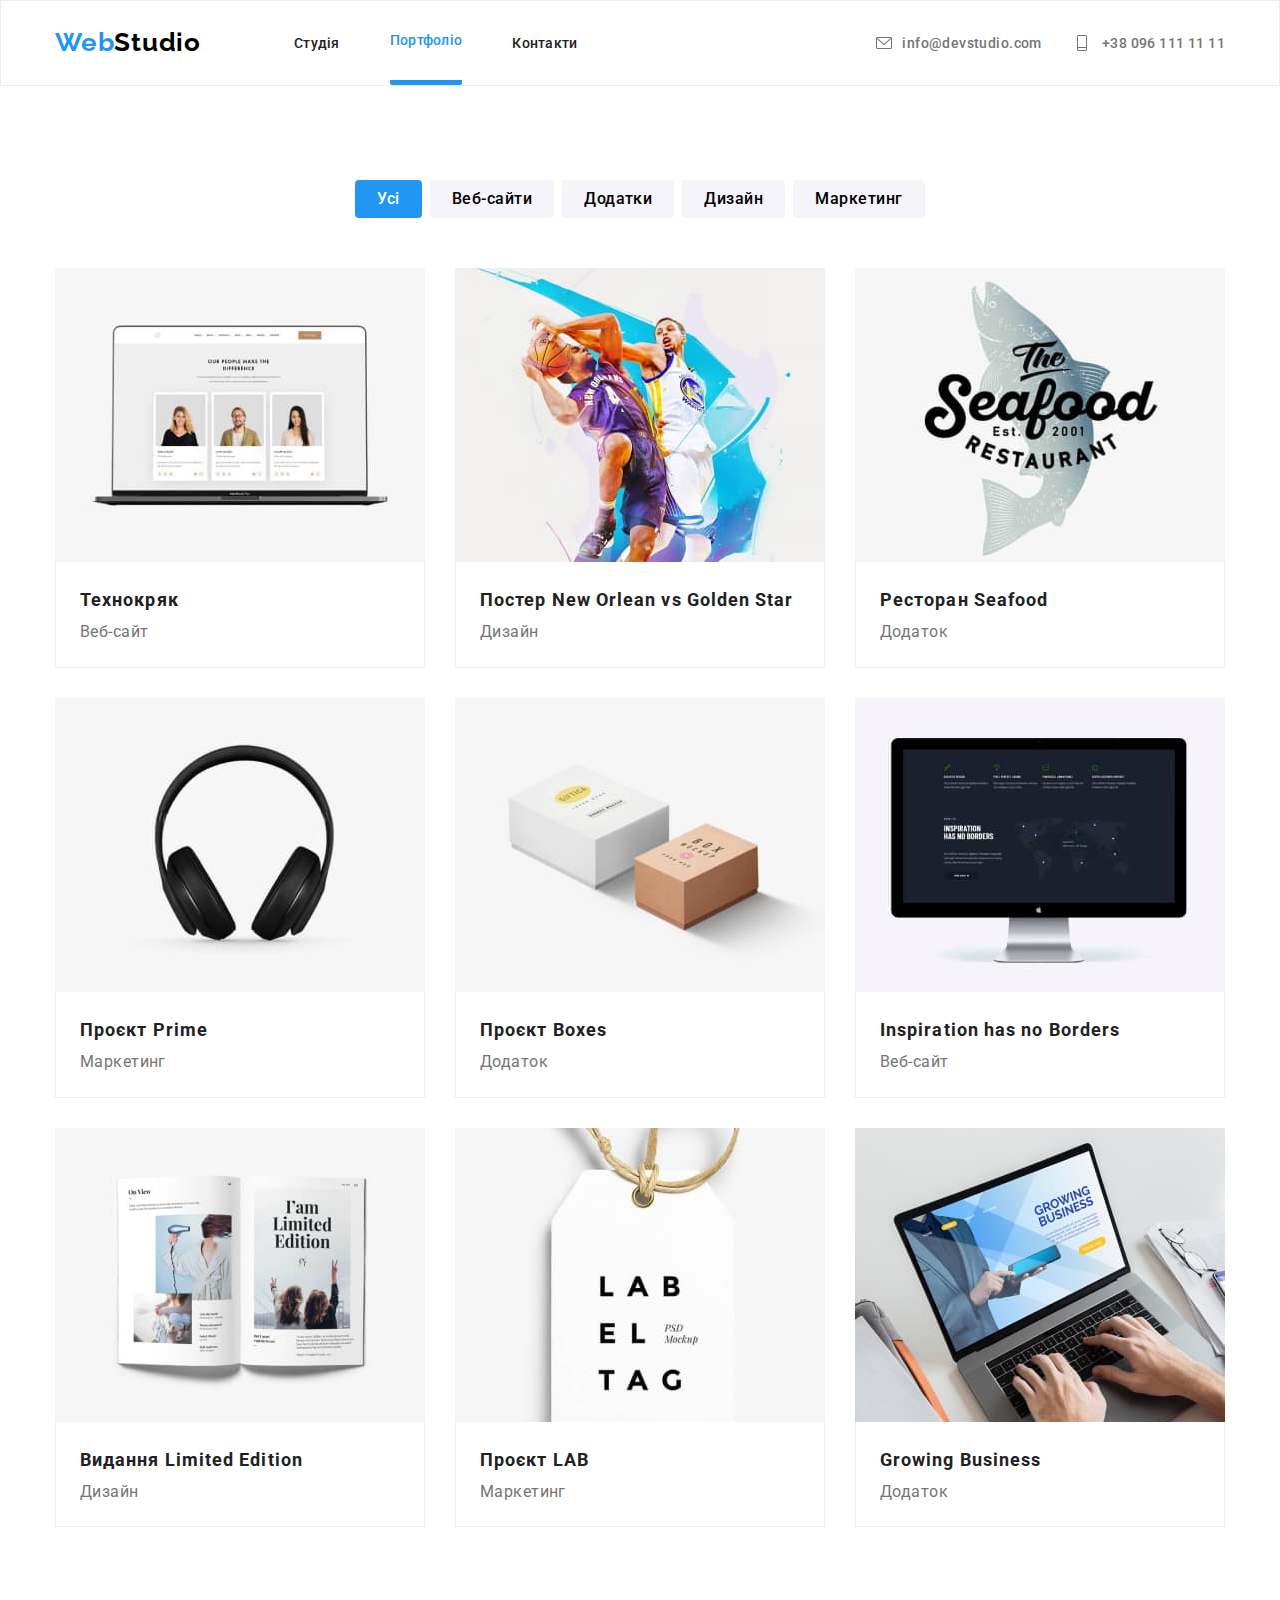
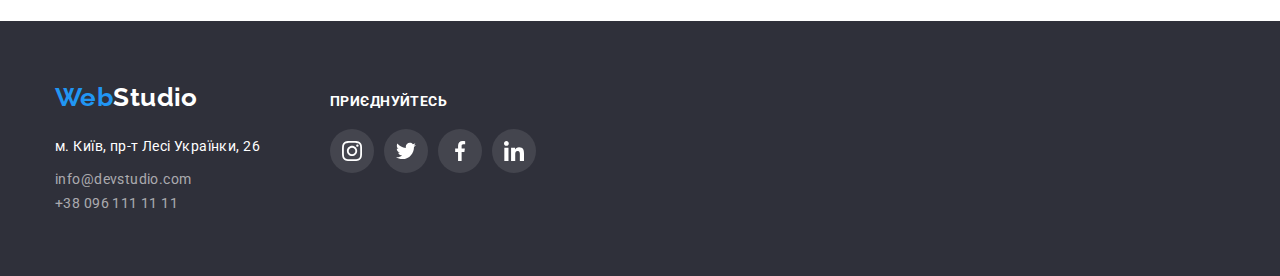
==== portfolio.html @ 3d90013e "html css" ====
<!DOCTYPE html>
<html lang="en">
<head>
	<meta charset="UTF-8">
	<meta http-equiv="X-UA-Compatible" content="IE=edge">
	<meta name="viewport" content="width=device-width, initial-scale=1.0">
	<title>Portfolio</title>

	<link rel="preconnect" href="https://fonts.googleapis.com">
   <link rel="preconnect" href="https://fonts.gstatic.com" crossorigin>
   <link href="https://fonts.googleapis.com/css2?family=Raleway:wght@700&family=Roboto:wght@400;500;700;900&display=swap" rel="stylesheet">


	<link rel="stylesheet" href="https://cdnjs.cloudflare.com/ajax/libs/modern-normalize/1.1.0/modern-normalize.min.css">
	<link rel="stylesheet" href="./css/styles.css">
</head>
<body>
	<header class="header">
		<div class="conteiner header-conteiner">
			<a href="index.html" class="header-logo"> <span class="logo-web">Web</span>Studio</a>
		<nav class="nav">
			<ul class="navigation-list">
				<li> <a class="header-link" href="./index.html">Студія</a></li>
				<li> <a class="header-link current" href="./portfolio.html">Портфоліо</a></li>
				<li> <a class="header-link" href="#">Контакти</a></li>
			</ul>
		</nav>
				<ul class="header-contact">
					<li>
						<a class="header-mail-tel" href="mailto:info@devstudio.com">
							<svg class="header-icon" width="16" height="16">
								<use href="./images/social-item/symbol-defs.svg#icon-mail"> </use>
							</svg>
							info@devstudio.com</a></li>
					<li>
						<a class="header-mail-tel" href="tel:+380961111111" >
							<svg class="header-icon" width="20" height="16">
								<use href="./images/social-item/symbol-defs.svg#icon-tel"> </use>
							</svg>
							+38 096 111 11 11</a></li>
				</ul>
			
		</div>
			</header>

	<main>
<section class="portfolio-conteiner">
	<div class="conteiner">
		<h2 class="visually-hidden">Наше портфоліо</h2>
	<ul class="comunication-button navigation-portfolio">
		<li><button type="button" class="filter-bottons current">Усі</button></li>
		<li><button type="button" class="filter-bottons">Веб-сайти</button></li>
		<li><button type="button" class="filter-bottons">Додатки</button></li>
		<li><button type="button" class="filter-bottons">Дизайн</button></li>
		<li><button type="button" class="filter-bottons">Маркетинг</button></li>
	</ul>

<ul class="list-port">
	<li class="portfolio ">
	<div class="box">
		<a class="link-portfolio" href="#">
	      <img src="./images/krak.jpg" alt="Технокряк" width="370" height="294">
			<p class="text-animation">Ресурс пропонує комплексні пропозиції з різним рівнем функціоналу та сервісів. Все це дозволить відвідувачу отримати вичерпні відомості про компанію чи приватну особу.</p>
		</a>
		</div>
         <div class="title-projeck ">
		      <h3 class="title">Технокряк</h3>
		      <p class="title-secondary-two">Веб-сайт</p>
	      </div> 
   </li>
	<li class="portfolio">
		<a class="link-portfolio" href="">
		<img src="./images/star.jpg" alt="Постер New Orlean vs Golden Star" width="370" height="294">
		<div class="title-projeck">
			<h3 class="title">Постер New Orlean vs Golden Star</h3>
		<p class="title-secondary-two">Дизайн</p>
		</div>
	</a>
	</li>
	<li class="portfolio">
		<a class="link-portfolio" href="">
	<img src="./images/seafood.jpg" alt="Ресторан Seafood" width="370" height="294">
	<div class="title-projeck">
		<h3 class="title">Ресторан Seafood</h3>
	<p class="title-secondary-two">Додаток</p>
	</div>
</a>
</li>
	<li class="portfolio">
		<a class="link-portfolio" href="">
		<img src="./images/prime.jpg" alt="Проєкт Prime" width="370" height="294">
		<div class="title-projeck">
			<h3 class="title">Проєкт Prime</h3>
		<p class="title-secondary-two">Маркетинг</p>
		</div>
	</a>
	</li>
	<li class="portfolio">
		<a class="link-portfolio" href="">
		<img src="./images/boxes.jpg" alt="Проєкт Boxes" width="370" height="294">
		<div class="title-projeck">
			<h3 class="title">Проєкт Boxes</h3>
		<p class="title-secondary-two">Додаток</p>
		</div>
	</a>
	</li>
	<li class="portfolio">
		<a class="link-portfolio" href="">
		<img src="./images/borders.jpg" alt="Inspiration has no Borders" width="370" height="294">
		<div class="title-projeck">
			<h3 class="title">Inspiration has no Borders</h3>
		<p class="title-secondary-two">Веб-сайт</p>
		</div>
	</a>
	</li>
	<li class="portfolio">
		<a class="link-portfolio" href="">
		<img src="./images/limitededition.jpg" alt="Видання Limited Edition" width="370" height="294">
		<div class="title-projeck">
			<h3 class="title">Видання Limited Edition</h3>
		<p class="title-secondary-two">Дизайн</p>
		</div>
	</a>
	</li>
	<li class="portfolio">
		<a class="link-portfolio" href="">
		<img src="./images/projectlab.jpg" alt="Проєкт LAB" width="370" height="294">
		<div class="title-projeck">
			<h3 class="title">Проєкт LAB</h3>
		<p class="title-secondary-two">Маркетинг</p>
		</div>
	</a>
	</li>

	<li class="portfolio">
		<a class="link-portfolio" href="">
		<img src="./images/growingbusiness.jpg" alt="Growing Business" width="370" height="294">
		<div class="title-projeck">
			<h3 class="title">Growing Business</h3>
		<p class="title-secondary-two">Додаток</p>
		</div>
	</a>
	</li>
</ul>
</div>
</section>

</main>

<footer class="footer">

	<div class="conteiner footer-wrapper">
		<address>
		<div class="footer-logo">
			<a class="footer-logo" href="index.html"> 
				<span class="footer-web">Web</span>Studio
			</a>
		</div>
		
		<ul>
		<li class="footer-location"> 
			<a class="footer-location" href="https://goo.gl/maps/KPhSYEdFBXfdf23w7" target="«_blank»" rel="«noopener»">м. Київ, пр-т
				Лесі Українки, 26 </a>
		</li>
		<li class="footer-contact">
			<a class="footer-contact" href="mailto:info@devstudio.com">info@devstudio.com</a>
		</li>
		<li class="footer-contact">
			<a class="footer-contact" href="tel:+380961111111">+38 096 111 11 11</a>
		</li>
	 </ul>
</address>


<div class="footer-conteiner">
	<p class="text-footer">Приєднуйтесь</p>
<ul class="list-team-icons-footer">
	<li>
		<a class="link-icon-footer" href="https://www.instagram.com/">
			<svg class="icon-footer" width="20" height="20">
				<use href="./images/social-item/symbol-defs.svg#icon-instagram"> </use>
			</svg>
		</a>
	</li>
	<li>
		<a class="link-icon-footer" href="">
			<svg class="icon-footer" width="20" height="20">
				<use href="./images/social-item/symbol-defs.svg#icon-twitter"> </use>
			</svg>
		</a>
	</li>
	<li>
		<a class="link-icon-footer" href="">
			<svg class="icon-footer" width="20" height="20">
				<use href="./images/social-item/symbol-defs.svg#icon-facebook"> </use>
			</svg>
		</a>
	</li>
	<li>
		<a class="link-icon-footer" href="">
			<svg class="icon-footer" width="20" height="20">
				<use href="./images/social-item/symbol-defs.svg#icon-linkedin"> </use>
			</svg>
		</a>
	</li>
</ul>
</div>
</div>
</footer>
</body>
</html>
---- css/styles.css ----
:root{
	--color-brand: #2196F3;
	--color-background: #F5F5F5;
	--color-background-brand: #2F303A;
	--color-background-header: #ECECEC;
	--color-primary: #212121;
	--color-secondary: #757575; 
   --color-action: #2196F3;
	--color-white: #ffffff;
	--color-black: #000000;
	--color-button: #F5F4FA;
	--color-footer-contact: rgba(255, 255, 255, 0.6);
	--transition-duration: 250ms;
	--transition-time-func: linear;
}

body{
	font-size: 14px;
	letter-spacing: 0.03em;
	color: var(--color-primary);
   font-family: 'Roboto', sans-serif;
}


ul { 
   list-style: none;
	padding:0px;
	margin: 0px; 
}

img{
	display: block;
	max-width: 100%;
	height: auto;
}
h1,
h2,
h3,
h4{
	margin: 0;
}

p{
	margin: 0;
}

.conteiner{
	width: 1200px;
	padding: 0 15px;
	margin: 0 auto;
}


/*-----------------------------------*/
/* ------------HEADER-------------- */
/*-----------------------------------*/
.header{
	border: 1px solid rgba(236, 236, 236, 1)	;
}

.header-conteiner{
	display: flex;
   align-items: center;
}

.navigation-list{
	display: flex;
	gap: 50px;
	align-items: center;
}

.header-logo{
	font-weight: 700;
	font-size: 26px;
	line-height: 1.3;
	letter-spacing: 0.03em;
	margin-right: 93px;
	padding-top: 24px;
	padding-bottom: 25px;

	color: var(--color-black);
	text-decoration: none;
	font-family: 'Raleway', sans-serif;
}

.nav{
	margin-right: auto;
}

.logo-web{
	color: var(--color-brand);
}

.header-link{
	font-weight: 500;
	line-height: 1.1;
	letter-spacing: 0.02em;
	padding-top: 32px;
	padding-bottom: 32px;


	color: var(--color-primary);

   text-decoration: none;
	display: block;

	transition: color var(--transition-duration) var(--transition-time-func);
}

.header-link:hover,
.header-link:focus{
	color: var(--color-brand);
}

.header-link.current{
	color: var(--color-brand);
   border-bottom: solid 5px;
	border-radius: 2px;
}

.contact-conteiner{
	display: flex;
	gap: 50px;
}

.header-contact{
	display: flex;
	gap: 30px;
}

.header-icon{
	fill: #757575;
	transition: fill var(--transition-duration) var(--transition-time-func);
}

.header-mail-tel{
	font-weight: 500;
	line-height: 1.3;
	color: var(--color-secondary);
	text-decoration: none;
	padding-top: 32px;
	padding-bottom: 32px;
	display:flex;
   align-items:center;
	gap: 10px;
	
	transition: color var(--transition-duration) var(--transition-time-func);
}

.header-mail-tel:hover,
.header-mail-tel:focus{
	color: var(--color-brand);
}

.header-mail-tel:hover > .header-icon,
.header-mail-tel:focus > .header-icon{
	fill: var(--color-brand);
}


/*-----------------------------------*/
/* --------------MAIN----------------*/
/*-----------------------------------*/


/*-----------------------------------*/
/* -------------ГЕРОЙ--------------- */
/*-----------------------------------*/
.hero-section{
	background-color: var(--color-background-brand);
	background-image: linear-gradient( rgba(47, 48, 58, 0.4), rgba(47, 48, 58, 0.4) ), url(../images/back-img.jpg);
	padding-top: 200px;
	padding-bottom: 200px;
	background-position: center;
	max-width: 1600px;
	margin-left: auto;
	margin-right: auto;
	
}


.hero-title{
	font-weight: 900;
	font-size: 44px;
	line-height: 1.3;
	letter-spacing: 0.06em;
	padding-bottom: 30px;

	color: var(--color-white);

	text-align: center;
	text-transform: uppercase;
}

.hero-button{
	font-weight: 700;
	font-size: 16px;
	line-height: 1.8;
	letter-spacing: 0.06em;
	border-radius: 4px;
	padding: 11px 32px;

	color: var(--color-white);
	background-color: var(--color-action);

	cursor: pointer;
	border: none;	
	font-family: inherit;
	margin: 0 auto;
	display: block;

	transition: background-color var(--transition-duration) var(--transition-time-func);
}

.hero-button:hover,
.hero-button:focus{
	background-color: #188CE8;
}

/*-----------------------------------*/
/* ----------НАШІ ПЕРЕВАГИ---------- */
/*-----------------------------------*/

.advantages{
	padding: 94px 0px;
}


.list-items{
	display: flex;
	gap: 30px;
}



.post-title {
	font-weight: 700;
	line-height: 1.17;
	margin-bottom: 10px;
	font-size: 14px;
}

.paragraf-one{
	font-weight: 400;
	line-height: 1.7;
	color: var(--color-secondary);
}

.list-text{
	width: 270px;
}

.div-icon{
	background: #F5F4FA;
   border-radius: 4px;
	margin-bottom: 30px;
	width: 270px;
	height: 120px;
	display: flex;
	align-items: center;
	justify-content: center;
}

/*-----------------------------------*/
/* --------Чим ми займаємося-------- */
/*-----------------------------------*/

.field-of-activity{
	padding-bottom: 94px;
}

.img-conteiner{
	position: relative;
	display: flex;
	gap: 30px;
}

.title-secondary{
	font-weight: 700;
	font-size: 36px;
	line-height: 1.1;
	padding-bottom: 50px;
	letter-spacing: 0.03em;
	text-align: center;
}

.text-image{
	font-weight: 700;
	font-size: 14px;
	line-height: 16px;
	text-align: center;
	letter-spacing: 0.03em;
	text-transform: uppercase;
	padding: 27px 0;
	
	color: var(--color-white);
	background: rgba(47, 48, 58, 0.8);
	height: 70px;
	width: 370px;


	position: absolute;
	left: 0;
	top:224px;
}

.text-addition{
	left: 400px;
}
.text-decision{
	left: 800px;
}

/*-----------------------------------*/
/* -------------TEAM---------------- */
/*-----------------------------------*/

.our-team{
	background-color: var(--color-button);
	min-height: 648px;
	padding-top: 94px;
	padding-bottom: 94px;
}

.list-team{
   display: flex;
   gap: 30px;
}

.team{
	background-color: var(--color-white);
	box-shadow: 0px 1px 3px rgba(0, 0, 0, 0.12), 0px 1px 1px rgba(0, 0, 0, 0.14), 0px 2px 1px rgba(0, 0, 0, 0.2);
   border-radius: 0px 0px 4px 4px;
	text-align: center;
	width: 270px;
	margin: 0 auto;
}

.name{
	font-weight: 500;
	font-size: 16px;
	line-height: 1.1;
	padding-bottom: 10px;
}

.profesion{
	font-weight: 400;
	font-size: 16px;
	line-height: 1.2;
	color: var(--color-secondary);
	padding-bottom: 16px;
}

.team-text{
	padding-top: 30px;
	padding-bottom: 30px;
}



.list-team-icons{
	display: flex;
	gap: 10px;
	justify-content: center;
}

.icon{
	fill: #AFB1B8;
}

.link-icon{
	width: 44px;
	height: 44px;
	border-radius: 50%;
	background-color: var(--color-white);
	display: flex;
	align-items: center;
	justify-content: center;

	transition: background-color var(--transition-duration) var(--transition-time-func);
}

.link-icon:hover,
.link-icon:focus{
	width: 44px;
	height: 44px;
	border-radius: 50%;
	background-color: var(--color-action);
	display: flex;
}


.link-icon:hover > .icon,
.link-icon:focus > .icon{
	fill: var(--color-white);
}



/*-----------------------------------*/
/* -------------CLIENT---------------- */
/*-----------------------------------*/
.client{
	padding-bottom: 94px;
	padding-top: 94px;
}

.client-list{
	display: flex;
	gap: 30px;
	justify-content: center;
}

.client-company{
	width: 170px;
	height: 92px;
	border: 1px solid #AFB1B8;
   border-radius: 4px;

	transition: border-color var(--transition-duration) var(--transition-time-func);
}

.client-company:hover,
.client-company:focus{
	border-color: var(--color-action);
}

.link-client{
	width: 100%;
	height: 100%;
	display: flex;
	align-items: center;
	justify-content: center;
}

.icon-company{
	fill: rgba(175, 177, 184, 1);
	transition: fill var(--transition-duration) var(--transition-time-func);
}

.link-client:hover > .icon-company,
.link-client:focus > .icon-company{
	fill: var(--color-action);
}

/*-----------------------------------*/
/*------------PORTFOLIO--------------*/
/*-----------------------------------*/

.navigation-portfolio{
	display: flex;
	gap: 8px;
	justify-content: center;
}

.comunication-button{
	padding-top: 94px;
   padding-bottom: 50px;
}

.filter-bottons{
	font-weight: 500;
	font-size: 16px;
	line-height: 1.6;
	letter-spacing: 0.03em;
	padding: 6px 22px;
	border-radius: 4px;

	background-color: var(--color-button);
	font-family: inherit;
	font-family: 'Roboto', sans-serif;
	cursor: pointer;
	border: none;

	transition: background-color var(--transition-duration) var(--transition-time-func),
	color var(--transition-duration) var(--transition-time-func);
}

.filter-bottons:hover,
.filter-bottons:focus{
	background-color: var(--color-brand);
	color: var(--color-white);
	box-shadow: 0px 3px 1px rgba(0, 0, 0, 0.1), 0px 1px 2px rgba(0, 0, 0, 0.08), 0px 2px 2px rgba(0, 0, 0, 0.12);
   border-radius: 4px;
}

.filter-bottons.current{
	background-color: var(--color-brand);
	color: var(--color-white);
}

.list-port{
	display: flex;
	flex-wrap: wrap;
	gap: 30px;
	padding-bottom: 94px;
}

.portfolio{
	width: 370px;
}

.link-portfolio{
	display: block;
	text-decoration: none;

	transition: border var(--transition-duration) var(--transition-time-func);
}

.portfolio:hover,
.portfolio:focus{
	box-shadow: 0px 1px 1px rgba(0, 0, 0, 0.12), 0px 4px 4px rgba(0, 0, 0, 0.06), 1px 4px 6px rgba(0, 0, 0, 0.16);
}

.title-projeck{
	border: 1px solid #EEEEEE;
	border-top: none;
	padding: 20px 24px;
}
.title{
	font-weight: 700;
	font-size: 18px;
	line-height: 2;
	letter-spacing: 0.06em;
	color: var(--color-primary);
}

.title-secondary-two{
	font-weight: 400;
   font-size: 16px;
   line-height: 1.8;
	color: var(--color-secondary);
}

.box {
	position: relative;
	overflow: hidden;
 }
 
 .box:hover .text-animation  {
	transform: translatey(0);
 }
 
 .text-animation {
	font-weight: 400;
   font-size: 18px;
   line-height: 1.5;
   letter-spacing: 0.03em;

	padding: 63px 24px;
	
	color: var(--color-white);
	background: rgba(33, 150, 243, 0.9);;
	height: 295px;
	width: 370px;


	position: absolute;
	left: 0;
	top: 0;

	transform: translatey(100%);
	transition: transform 250ms ease;
 }




/*-----------------------------------*/
/* ------------FOOTER--------------- */
/*-----------------------------------*/

.footer{
	letter-spacing: 0.03em;
	background-color: var(--color-background-brand);
	padding: 60px 0px;
}

.footer-wrapper{
	display: flex;
	gap: 70px;
	align-items: baseline;
}


.footer-logo{
	font-weight: 700;
	font-size: 26px;
	line-height: 1.3;
	margin-bottom: 20px;

	color: var(--color-white);

	font-family: 'Raleway', sans-serif;
	text-decoration: none;
	font-style: normal;
}

.text-footer{
	font-weight: 700;
   font-size: 14px;
   line-height: 16px;
   letter-spacing: 0.03em;
   text-transform: uppercase;
   color: var(--color-white);
	margin-bottom: 20px;
}

.footer-web{
	color: var(--color-brand);
}

.footer-location{
	font-weight: 400;
	line-height: 1.7;
	margin-bottom: 9px;
	color: var(--color-white);
	

	text-decoration: none;
	font-style: normal;

}

.footer-mail{
	margin-bottom: 9px;
}

.footer-contact{
	font-weight: 400;
	line-height: 1.7;
	color: var(--color-footer-contact);
	text-decoration: none;
	font-style: normal;

	transition: color var(--transition-duration) var(--transition-time-func);
}

.footer-contact:hover,
.footer-contact:focus{
	color: var(--color-brand);
}


.list-team-icons-footer{
	display: flex;
	gap: 10px;
}

.icon-footer{
	fill: var(--color-white);
}

.link-icon-footer{
	width: 44px;
	height: 44px;
	border-radius: 50%;
	background-color: rgba(255, 255, 255, 0.1);
	display: flex;
	align-items: center;
	justify-content: center;

	transition: background-color var(--transition-duration) var(--transition-time-func);
}

.link-icon-footer:hover,
.link-icon-footer:focus{
	width: 44px;
	height: 44px;
	border-radius: 50%;
	background-color: var(--color-action);
	display: flex;
}


/*-----------------------------------*/
/* ------------HIDDEN--------------- */
/*-----------------------------------*/

.visually-hidden {
	position: absolute;
	 white-space: nowrap;
	 width: 1px;
	 height: 1px;
	 overflow: hidden;
	 border: 0;
	 padding: 0;
	 clip: rect(0 0 0 0);
	 clip-path: inset(50%);
	 margin: -1px;
  }

/*-----------------------------------*/
/* ------------MODAL--------------- */
/*-----------------------------------*/

 .backdrop{
	position: fixed;
	
	width: 100%;
	height: 100%;
	top: 0;
	left: 0;
	opacity: 1;
	
	background-color: rgba(0, 0, 0, 0.2);
	visibility: visible;

	transition: visibility var(--transition-duration) var(--transition-time-func), opacity var(--transition-duration) var(--transition-time-func);
}

.backdrop.is-hidden{
	opacity: 0;
	visibility: hidden;
	pointer-events: none;
}

.backdrop.is-hidden .modal{
	transform: translate(-50%, -50%) scale(0.6);
}

.modal{
	position: absolute;
	
	width: 528px;
	min-height: 581px;
	left: 50%;
   top: 50%;
	
	background-color: #fff;
	
	transform: translate(-50%, -50%);
	transition: transform var(--transition-duration) var(--color-footer-contact);
	
	box-shadow: 0px 1px 3px rgba(0, 0, 0, 0.12), 0px 1px 1px rgba(0, 0, 0, 0.14), 0px 2px 1px rgba(0, 0, 0, 0.2);
	border-radius: 4px;
}

.modal-button{
	position: absolute;
	top: 8px;
	right: 8px;

	display: flex;
	align-items: center;
	justify-content: center;

	width: 30px;
   height: 30px;
	padding: 0;

	background-color: var(--color-white);
	border:  1px solid rgba(0, 0, 0, 0.1);
	border-radius: 50%;

	cursor: pointer;
}
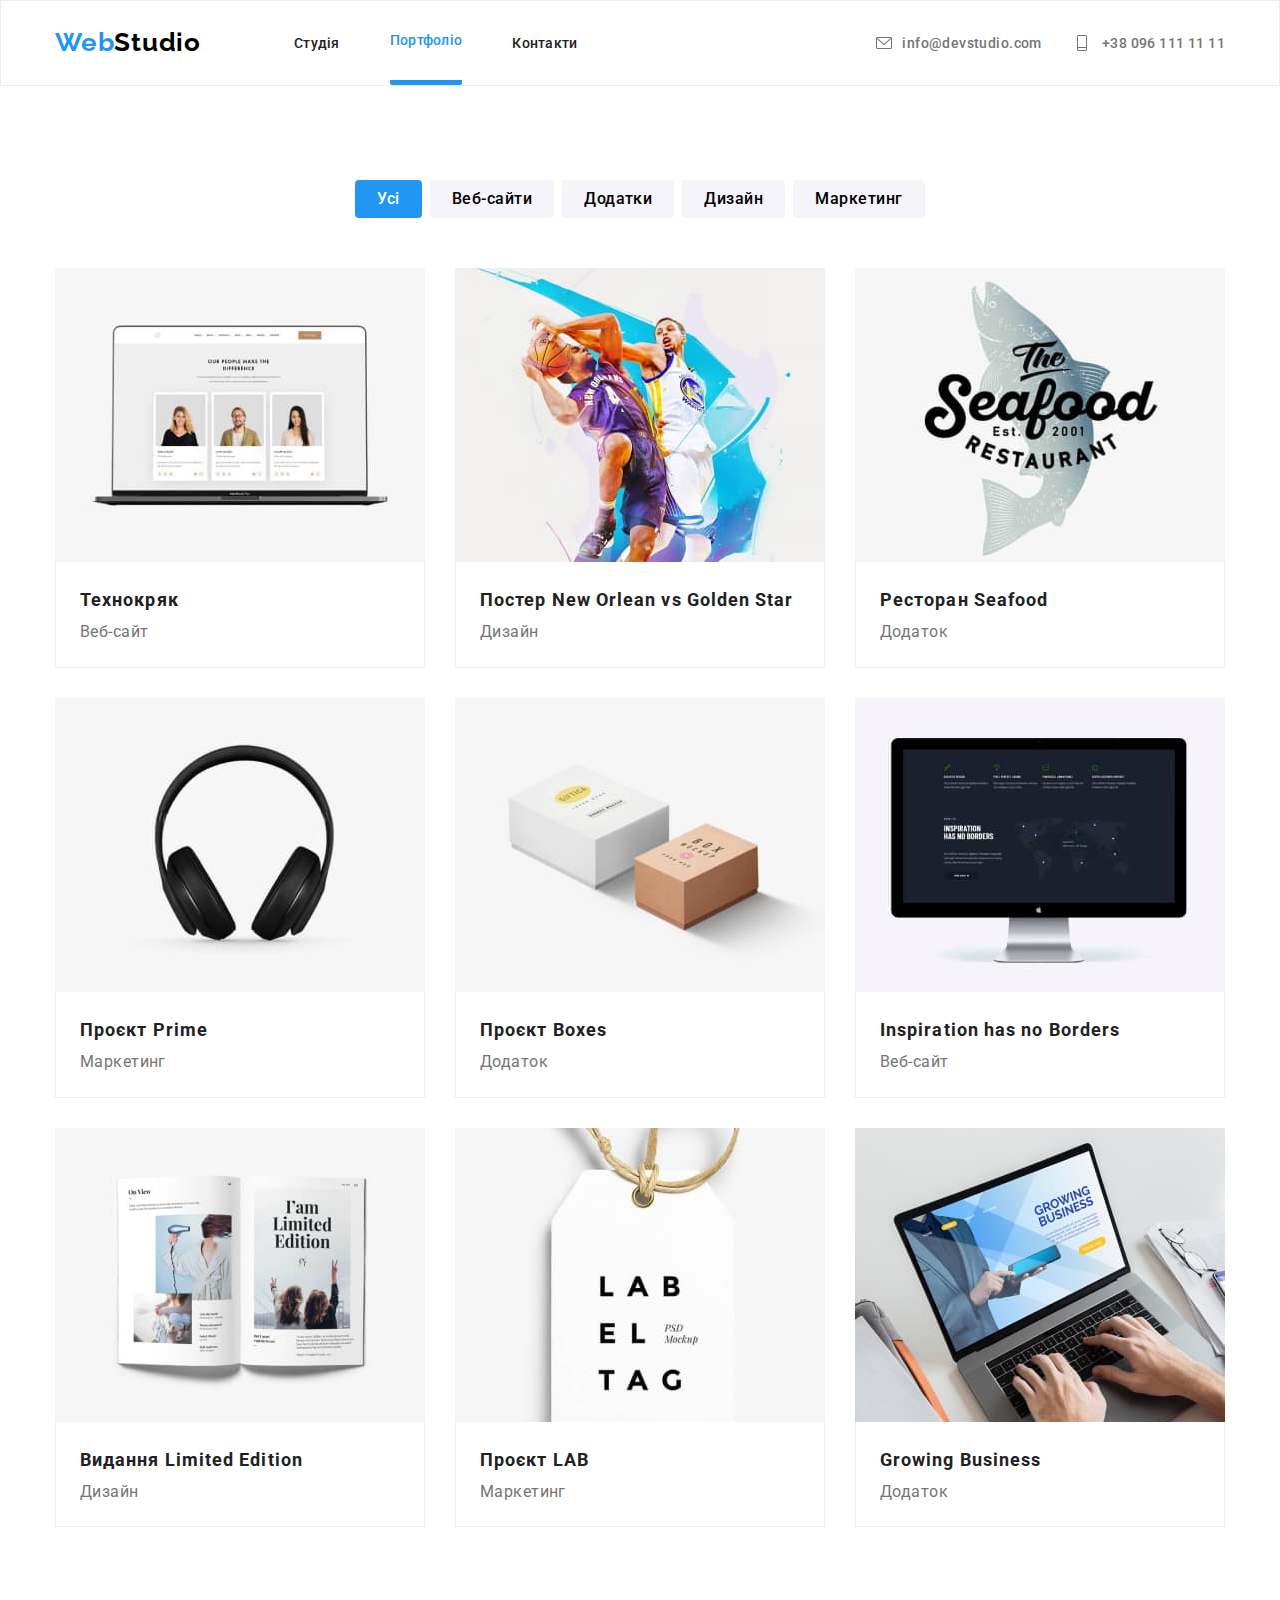
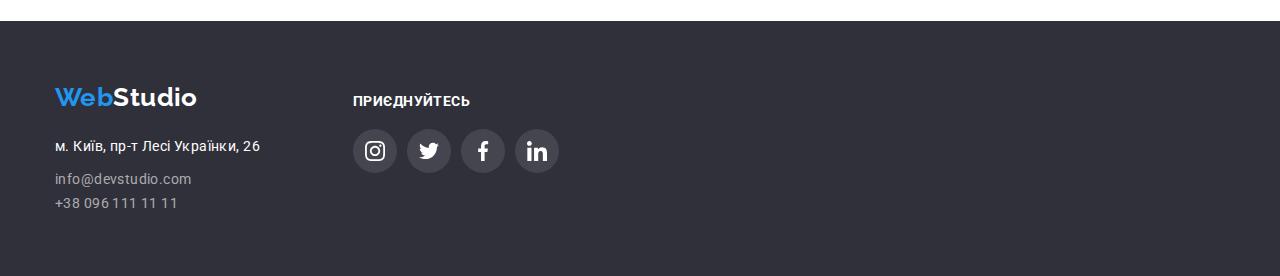
==== commit 0ff5fb56: "refresh" ====
--- a/portfolio.html
+++ b/portfolio.html
@@ -12,7 +12,7 @@
 
 
 	<link rel="stylesheet" href="https://cdnjs.cloudflare.com/ajax/libs/modern-normalize/1.1.0/modern-normalize.min.css">
-	<link rel="stylesheet" href="./css/styles.css">
+	<link rel="stylesheet" href="./css/styles6.css">
 </head>
 <body>
 	<header class="header">
@@ -43,109 +43,115 @@
 		</div>
 			</header>
 
-	<main>
-<section class="portfolio-conteiner">
-	<div class="conteiner">
-		<h2 class="visually-hidden">Наше портфоліо</h2>
-	<ul class="comunication-button navigation-portfolio">
-		<li><button type="button" class="filter-bottons current">Усі</button></li>
-		<li><button type="button" class="filter-bottons">Веб-сайти</button></li>
-		<li><button type="button" class="filter-bottons">Додатки</button></li>
-		<li><button type="button" class="filter-bottons">Дизайн</button></li>
-		<li><button type="button" class="filter-bottons">Маркетинг</button></li>
-	</ul>
-
-<ul class="list-port">
-	<li class="portfolio ">
-	<div class="box">
-		<a class="link-portfolio" href="#">
-	      <img src="./images/krak.jpg" alt="Технокряк" width="370" height="294">
-			<p class="text-animation">Ресурс пропонує комплексні пропозиції з різним рівнем функціоналу та сервісів. Все це дозволить відвідувачу отримати вичерпні відомості про компанію чи приватну особу.</p>
-		</a>
-		</div>
-         <div class="title-projeck ">
-		      <h3 class="title">Технокряк</h3>
-		      <p class="title-secondary-two">Веб-сайт</p>
-	      </div> 
-   </li>
-	<li class="portfolio">
-		<a class="link-portfolio" href="">
-		<img src="./images/star.jpg" alt="Постер New Orlean vs Golden Star" width="370" height="294">
-		<div class="title-projeck">
-			<h3 class="title">Постер New Orlean vs Golden Star</h3>
-		<p class="title-secondary-two">Дизайн</p>
-		</div>
-	</a>
-	</li>
-	<li class="portfolio">
-		<a class="link-portfolio" href="">
-	<img src="./images/seafood.jpg" alt="Ресторан Seafood" width="370" height="294">
-	<div class="title-projeck">
-		<h3 class="title">Ресторан Seafood</h3>
-	<p class="title-secondary-two">Додаток</p>
-	</div>
-</a>
-</li>
-	<li class="portfolio">
-		<a class="link-portfolio" href="">
-		<img src="./images/prime.jpg" alt="Проєкт Prime" width="370" height="294">
-		<div class="title-projeck">
-			<h3 class="title">Проєкт Prime</h3>
-		<p class="title-secondary-two">Маркетинг</p>
-		</div>
-	</a>
-	</li>
-	<li class="portfolio">
-		<a class="link-portfolio" href="">
-		<img src="./images/boxes.jpg" alt="Проєкт Boxes" width="370" height="294">
-		<div class="title-projeck">
-			<h3 class="title">Проєкт Boxes</h3>
-		<p class="title-secondary-two">Додаток</p>
-		</div>
-	</a>
-	</li>
-	<li class="portfolio">
-		<a class="link-portfolio" href="">
-		<img src="./images/borders.jpg" alt="Inspiration has no Borders" width="370" height="294">
-		<div class="title-projeck">
-			<h3 class="title">Inspiration has no Borders</h3>
-		<p class="title-secondary-two">Веб-сайт</p>
-		</div>
-	</a>
-	</li>
-	<li class="portfolio">
-		<a class="link-portfolio" href="">
-		<img src="./images/limitededition.jpg" alt="Видання Limited Edition" width="370" height="294">
-		<div class="title-projeck">
-			<h3 class="title">Видання Limited Edition</h3>
-		<p class="title-secondary-two">Дизайн</p>
-		</div>
-	</a>
-	</li>
-	<li class="portfolio">
-		<a class="link-portfolio" href="">
-		<img src="./images/projectlab.jpg" alt="Проєкт LAB" width="370" height="294">
-		<div class="title-projeck">
-			<h3 class="title">Проєкт LAB</h3>
-		<p class="title-secondary-two">Маркетинг</p>
-		</div>
-	</a>
-	</li>
-
-	<li class="portfolio">
-		<a class="link-portfolio" href="">
-		<img src="./images/growingbusiness.jpg" alt="Growing Business" width="370" height="294">
-		<div class="title-projeck">
-			<h3 class="title">Growing Business</h3>
-		<p class="title-secondary-two">Додаток</p>
-		</div>
-	</a>
-	</li>
-</ul>
-</div>
-</section>
-
-</main>
+			<main>
+				<section class="portfolio-conteiner">
+					<div class="conteiner">
+						<h2 class="visually-hidden">Наше портфоліо</h2>
+					<ul class="comunication-button navigation-portfolio">
+						<li><button class="filter-bottons current" type="button">Усі</button></li>
+						<li><button class="filter-bottons" type="button">Веб-сайти</button></li>
+						<li><button class="filter-bottons" type="button">Додатки</button></li>
+						<li><button class="filter-bottons" type="button">Дизайн</button></li>
+						<li><button class="filter-bottons" type="button">Маркетинг</button></li>
+					</ul>
+				
+				<ul class="list-port">
+					<li class="portfolio">
+						<a class="link-portfolio" href="#">
+							<img src="./images/krak.jpg" alt="Технокряк" width="370" height="294">
+							<p class="text-animation">Ресурс пропонує комплексні пропозиції з різним рівнем функціоналу та сервісів. Все це дозволить відвідувачу отримати вичерпні відомості про компанію чи приватну особу.</p>
+							<div class="title-projeck">
+								<h3 class="title">Технокряк</h3>
+								<p class="title-secondary-two">Веб-сайт</p>
+							</div> 
+						</a>
+					</li>
+					<li class="portfolio">
+						<a class="link-portfolio" href="">
+						<img src="./images/star.jpg" alt="Постер New Orlean vs Golden Star" width="370" height="294">
+						<p class="text-animation">Ресурс пропонує комплексні пропозиції з різним рівнем функціоналу та сервісів. Все це дозволить відвідувачу отримати вичерпні відомості про компанію чи приватну особу.</p>
+						<div class="title-projeck">
+							<h3 class="title">Постер New Orlean vs Golden Star</h3>
+						<p class="title-secondary-two">Дизайн</p>
+						</div>
+					</a>
+					</li>
+					<li class="portfolio">
+						<a class="link-portfolio" href="">
+					<img src="./images/seafood.jpg" alt="Ресторан Seafood" width="370" height="294">
+					<p class="text-animation">Ресурс пропонує комплексні пропозиції з різним рівнем функціоналу та сервісів. Все це дозволить відвідувачу отримати вичерпні відомості про компанію чи приватну особу.</p>
+					<div class="title-projeck">
+						<h3 class="title">Ресторан Seafood</h3>
+					<p class="title-secondary-two">Додаток</p>
+					</div>
+				</a>
+				</li>
+					<li class="portfolio">
+						<a class="link-portfolio" href="">
+						<img src="./images/prime.jpg" alt="Проєкт Prime" width="370" height="294">
+						<p class="text-animation">Ресурс пропонує комплексні пропозиції з різним рівнем функціоналу та сервісів. Все це дозволить відвідувачу отримати вичерпні відомості про компанію чи приватну особу.</p>
+						<div class="title-projeck">
+							<h3 class="title">Проєкт Prime</h3>
+						<p class="title-secondary-two">Маркетинг</p>
+						</div>
+					</a>
+					</li>
+					<li class="portfolio">
+						<a class="link-portfolio" href="">
+						<img src="./images/boxes.jpg" alt="Проєкт Boxes" width="370" height="294">
+						<p class="text-animation">Ресурс пропонує комплексні пропозиції з різним рівнем функціоналу та сервісів. Все це дозволить відвідувачу отримати вичерпні відомості про компанію чи приватну особу.</p>
+						<div class="title-projeck">
+							<h3 class="title">Проєкт Boxes</h3>
+						<p class="title-secondary-two">Додаток</p>
+						</div>
+					</a>
+					</li>
+					<li class="portfolio">
+						<a class="link-portfolio" href="">
+						<img src="./images/borders.jpg" alt="Inspiration has no Borders" width="370" height="294">
+						<p class="text-animation">Ресурс пропонує комплексні пропозиції з різним рівнем функціоналу та сервісів. Все це дозволить відвідувачу отримати вичерпні відомості про компанію чи приватну особу.</p>
+						<div class="title-projeck">
+							<h3 class="title">Inspiration has no Borders</h3>
+						<p class="title-secondary-two">Веб-сайт</p>
+						</div>
+					</a>
+					</li>
+					<li class="portfolio">
+						<a class="link-portfolio" href="">
+						<img src="./images/limitededition.jpg" alt="Видання Limited Edition" width="370" height="294">
+						<p class="text-animation">Ресурс пропонує комплексні пропозиції з різним рівнем функціоналу та сервісів. Все це дозволить відвідувачу отримати вичерпні відомості про компанію чи приватну особу.</p>
+						<div class="title-projeck">
+							<h3 class="title">Видання Limited Edition</h3>
+						<p class="title-secondary-two">Дизайн</p>
+						</div>
+					</a>
+					</li>
+					<li class="portfolio">
+						<a class="link-portfolio" href="">
+						<img src="./images/projectlab.jpg" alt="Проєкт LAB" width="370" height="294">
+						<p class="text-animation">Ресурс пропонує комплексні пропозиції з різним рівнем функціоналу та сервісів. Все це дозволить відвідувачу отримати вичерпні відомості про компанію чи приватну особу.</p>
+						<div class="title-projeck">
+							<h3 class="title">Проєкт LAB</h3>
+						<p class="title-secondary-two">Маркетинг</p>
+						</div>
+					</a>
+					</li>
+				
+					<li class="portfolio">
+						<a class="link-portfolio" href="">
+						<img src="./images/growingbusiness.jpg" alt="Growing Business" width="370" height="294">
+						<p class="text-animation">Ресурс пропонує комплексні пропозиції з різним рівнем функціоналу та сервісів. Все це дозволить відвідувачу отримати вичерпні відомості про компанію чи приватну особу.</p>
+						<div class="title-projeck">
+							<h3 class="title">Growing Business</h3>
+						<p class="title-secondary-two">Додаток</p>
+						</div>
+					</a>
+					</li>
+				</ul>
+				</div>
+				</section>
+				
+				</main>
 
 <footer class="footer">
 
--- a/css/styles6.css
+++ b/css/styles6.css
@@ -0,0 +1,994 @@
+:root{
+	--color-brand: #2196F3;
+	--color-background: #F5F5F5;
+	--color-background-brand: #2F303A;
+	--color-background-header: #ECECEC;
+	--color-primary: #212121;
+	--color-secondary: #757575; 
+   --color-action: #2196F3;
+	--color-white: #ffffff;
+	--color-black: #000000;
+	--color-button: #F5F4FA;
+	--color-footer-contact: rgba(255, 255, 255, 0.6);
+	--transition-duration: 250ms;
+	--transition-time-func: linear;
+}
+
+body{
+	font-size: 14px;
+	letter-spacing: 0.03em;
+	color: var(--color-primary);
+   font-family: 'Roboto', sans-serif;
+}
+
+
+ul { 
+   list-style: none;
+	padding:0px;
+	margin: 0px; 
+}
+
+img{
+	display: block;
+	max-width: 100%;
+	height: auto;
+}
+h1,
+h2,
+h3,
+h4{
+	margin: 0;
+}
+
+p{
+	margin: 0;
+}
+
+.conteiner{
+	width: 1200px;
+	padding: 0 15px;
+	margin: 0 auto;
+}
+
+
+/*-----------------------------------*/
+/* ------------HEADER-------------- */
+/*-----------------------------------*/
+.header{
+	border: 1px solid rgba(236, 236, 236, 1)	;
+}
+
+.header-conteiner{
+	display: flex;
+   align-items: center;
+}
+
+.navigation-list{
+	display: flex;
+	gap: 50px;
+	align-items: center;
+}
+
+.header-logo{
+	font-weight: 700;
+	font-size: 26px;
+	line-height: 1.3;
+	letter-spacing: 0.03em;
+	margin-right: 93px;
+	padding-top: 24px;
+	padding-bottom: 25px;
+
+	color: var(--color-black);
+	text-decoration: none;
+	font-family: 'Raleway', sans-serif;
+}
+
+.nav{
+	margin-right: auto;
+}
+
+.logo-web{
+	color: var(--color-brand);
+}
+
+.header-link{
+	font-weight: 500;
+	line-height: 1.1;
+	letter-spacing: 0.02em;
+	padding-top: 32px;
+	padding-bottom: 32px;
+
+
+	color: var(--color-primary);
+
+   text-decoration: none;
+	display: block;
+
+	transition: color var(--transition-duration) var(--transition-time-func);
+}
+
+.header-link:hover,
+.header-link:focus{
+	color: var(--color-brand);
+}
+
+.header-link.current{
+	color: var(--color-brand);
+   border-bottom: solid 5px;
+	border-radius: 2px;
+}
+
+.contact-conteiner{
+	display: flex;
+	gap: 50px;
+}
+
+.header-contact{
+	display: flex;
+	gap: 30px;
+}
+
+.header-icon{
+	fill: #757575;
+	transition: fill var(--transition-duration) var(--transition-time-func);
+}
+
+.header-mail-tel{
+	font-weight: 500;
+	line-height: 1.3;
+	color: var(--color-secondary);
+	text-decoration: none;
+	padding-top: 32px;
+	padding-bottom: 32px;
+	display:flex;
+   align-items:center;
+	gap: 10px;
+	
+	transition: color var(--transition-duration) var(--transition-time-func);
+}
+
+.header-mail-tel:hover,
+.header-mail-tel:focus{
+	color: var(--color-brand);
+}
+
+.header-mail-tel:hover > .header-icon,
+.header-mail-tel:focus > .header-icon{
+	fill: var(--color-brand);
+}
+
+
+/*-----------------------------------*/
+/* --------------MAIN----------------*/
+/*-----------------------------------*/
+
+
+/*-----------------------------------*/
+/* -------------ГЕРОЙ--------------- */
+/*-----------------------------------*/
+.hero-section{
+	background-color: var(--color-background-brand);
+	background-image: linear-gradient( rgba(47, 48, 58, 0.4), rgba(47, 48, 58, 0.4) ), url(../images/back-img.jpg);
+	padding-top: 200px;
+	padding-bottom: 200px;
+	background-position: center;
+	max-width: 1600px;
+	margin-left: auto;
+	margin-right: auto;
+	
+}
+
+
+.hero-title{
+	font-weight: 900;
+	font-size: 44px;
+	line-height: 1.3;
+	letter-spacing: 0.06em;
+	padding-bottom: 30px;
+
+	color: var(--color-white);
+
+	text-align: center;
+	text-transform: uppercase;
+}
+
+.hero-button{
+	font-weight: 700;
+	font-size: 16px;
+	line-height: 1.8;
+	letter-spacing: 0.06em;
+	border-radius: 4px;
+	padding: 11px 32px;
+
+	color: var(--color-white);
+	background-color: var(--color-action);
+
+	cursor: pointer;
+	border: none;	
+	font-family: inherit;
+	margin: 0 auto;
+	display: block;
+
+	transition: background-color var(--transition-duration) var(--transition-time-func);
+}
+
+.hero-button:hover,
+.hero-button:focus{
+	background-color: #188CE8;
+}
+
+/*-----------------------------------*/
+/* ----------НАШІ ПЕРЕВАГИ---------- */
+/*-----------------------------------*/
+
+.advantages{
+	padding: 94px 0px;
+}
+
+
+.list-items{
+	display: flex;
+	gap: 30px;
+}
+
+
+
+.post-title {
+	font-weight: 700;
+	line-height: 1.17;
+	margin-bottom: 10px;
+	font-size: 14px;
+}
+
+.paragraf-one{
+	font-weight: 400;
+	line-height: 1.7;
+	color: var(--color-secondary);
+}
+
+.list-text{
+	width: 270px;
+}
+
+.div-icon{
+	background: #F5F4FA;
+   border-radius: 4px;
+	margin-bottom: 30px;
+	width: 270px;
+	height: 120px;
+	display: flex;
+	align-items: center;
+	justify-content: center;
+}
+
+/*-----------------------------------*/
+/* --------Чим ми займаємося-------- */
+/*-----------------------------------*/
+
+.field-of-activity{
+	padding-bottom: 94px;
+}
+
+.img-conteiner{
+	position: relative;
+	display: flex;
+	gap: 30px;
+}
+
+.title-secondary{
+	font-weight: 700;
+	font-size: 36px;
+	line-height: 1.1;
+	padding-bottom: 50px;
+	letter-spacing: 0.03em;
+	text-align: center;
+}
+
+.text-image{
+	font-weight: 700;
+	font-size: 14px;
+	line-height: 16px;
+	text-align: center;
+	letter-spacing: 0.03em;
+	text-transform: uppercase;
+	padding: 27px 0;
+	
+	color: var(--color-white);
+	background: rgba(47, 48, 58, 0.8);
+	height: 70px;
+	width: 100%;
+
+
+	position: absolute;
+	left: 0;
+	top:224px;
+}
+
+.image-list{
+	position: relative;
+}
+
+
+/*-----------------------------------*/
+/* -------------TEAM---------------- */
+/*-----------------------------------*/
+
+.our-team{
+	background-color: var(--color-button);
+	min-height: 648px;
+	padding-top: 94px;
+	padding-bottom: 94px;
+}
+
+.list-team{
+   display: flex;
+   gap: 30px;
+}
+
+.team{
+	background-color: var(--color-white);
+	box-shadow: 0px 1px 3px rgba(0, 0, 0, 0.12), 0px 1px 1px rgba(0, 0, 0, 0.14), 0px 2px 1px rgba(0, 0, 0, 0.2);
+   border-radius: 0px 0px 4px 4px;
+	text-align: center;
+	width: 270px;
+	margin: 0 auto;
+}
+
+.name{
+	font-weight: 500;
+	font-size: 16px;
+	line-height: 1.1;
+	padding-bottom: 10px;
+}
+
+.profesion{
+	font-weight: 400;
+	font-size: 16px;
+	line-height: 1.2;
+	color: var(--color-secondary);
+	padding-bottom: 16px;
+}
+
+.team-text{
+	padding-top: 30px;
+	padding-bottom: 30px;
+}
+
+
+
+.list-team-icons{
+	display: flex;
+	gap: 10px;
+	justify-content: center;
+}
+
+.icon{
+	fill: #AFB1B8;
+}
+
+.link-icon{
+	width: 44px;
+	height: 44px;
+	border-radius: 50%;
+	background-color: var(--color-white);
+	display: flex;
+	align-items: center;
+	justify-content: center;
+
+	transition: background-color var(--transition-duration) var(--transition-time-func), fill var(--transition-duration) var(--transition-time-func);
+}
+
+.link-icon:hover,
+.link-icon:focus{
+	width: 44px;
+	height: 44px;
+	border-radius: 50%;
+	background-color: var(--color-action);
+	display: flex;
+}
+
+
+.link-icon:hover > .icon,
+.link-icon:focus > .icon{
+	fill: var(--color-white);
+	transition: fill var(--transition-duration) var(--transition-time-func);
+}
+
+
+
+/*-----------------------------------*/
+/* -------------CLIENT---------------- */
+/*-----------------------------------*/
+.client{
+	padding-bottom: 94px;
+	padding-top: 94px;
+}
+
+.client-list{
+	display: flex;
+	gap: 30px;
+	justify-content: center;
+}
+
+.client-company{
+	width: 170px;
+	height: 92px;
+
+
+	transition: border-color var(--transition-duration) var(--transition-time-func);
+}
+
+.link-client{
+	width: 100%;
+	height: 100%;
+	display: flex;
+	align-items: center;
+	justify-content: center;
+	border: 1px solid #AFB1B8;
+	border-radius: 4px;
+}
+.link-client:hover,
+.link-client:focus{
+	border-color: var(--color-action);
+}
+
+
+.icon-company{
+	fill: rgba(175, 177, 184, 1);
+	transition: fill var(--transition-duration) var(--transition-time-func);
+}
+
+.link-client:hover > .icon-company,
+.link-client:focus > .icon-company{
+	fill: var(--color-action);
+}
+
+/*-----------------------------------*/
+/*------------PORTFOLIO--------------*/
+/*-----------------------------------*/
+
+.navigation-portfolio{
+	display: flex;
+	gap: 8px;
+	justify-content: center;
+}
+
+.comunication-button{
+	padding-top: 94px;
+   padding-bottom: 50px;
+}
+
+.filter-bottons{
+	font-weight: 500;
+	font-size: 16px;
+	line-height: 1.6;
+	letter-spacing: 0.03em;
+	padding: 6px 22px;
+	border-radius: 4px;
+
+	background-color: var(--color-button);
+	font-family: inherit;
+	font-family: 'Roboto', sans-serif;
+	cursor: pointer;
+	border: none;
+
+	transition: background-color var(--transition-duration) var(--transition-time-func),
+	color var(--transition-duration) var(--transition-time-func), 
+	box-shadow var(--transition-duration) var(--transition-time-func);
+}
+
+.filter-bottons:hover,
+.filter-bottons:focus{
+	background-color: var(--color-brand);
+	color: var(--color-white);
+	box-shadow: 0px 3px 1px rgba(0, 0, 0, 0.1), 0px 1px 2px rgba(0, 0, 0, 0.08), 0px 2px 2px rgba(0, 0, 0, 0.12);
+   border-radius: 4px;
+}
+
+.filter-bottons.current{
+	background-color: var(--color-brand);
+	color: var(--color-white);
+}
+
+.list-port{
+	display: flex;
+	flex-wrap: wrap;
+	gap: 30px;
+	padding-bottom: 94px;
+}
+
+.portfolio{
+	width: 370px;
+}
+
+.link-portfolio{
+	display: block;
+	text-decoration: none;
+	position: relative;
+	overflow: hidden;
+
+
+	transition: box-shadow var(--transition-duration) var(--transition-time-func);
+}
+
+.link-portfolio:hover,
+.link-portfolio:focus{
+	box-shadow: 0px 1px 1px rgba(0, 0, 0, 0.12), 0px 4px 4px rgba(0, 0, 0, 0.06), 1px 4px 6px rgba(0, 0, 0, 0.16);
+}
+
+.link-portfolio:hover .text-animation  {
+	transform: translatey(0);
+ }
+ 
+ .text-animation {
+	font-weight: 400;
+   font-size: 18px;
+   line-height: 1.5;
+   letter-spacing: 0.03em;
+
+	padding: 63px 24px;
+	
+	color: var(--color-white);
+	background: rgba(33, 150, 243, 0.9);;
+	height: 400px;
+	width: 370px;
+
+
+	position: absolute;
+	left: 0;
+	top: 0;
+
+	transform: translatey(100%);
+	transition: transform var(--transition-duration) ease;
+ }
+
+
+.title-projeck{
+	border: 1px solid #EEEEEE;
+	border-top: none;
+	padding: 20px 24px;
+}
+.title{
+	font-weight: 700;
+	font-size: 18px;
+	line-height: 2;
+	letter-spacing: 0.06em;
+	color: var(--color-primary);
+}
+
+.title-secondary-two{
+	font-weight: 400;
+   font-size: 16px;
+   line-height: 1.8;
+	color: var(--color-secondary);
+}
+
+/*-----------------------------------*/
+/* ------------FOOTER--------------- */
+/*-----------------------------------*/
+
+.footer{
+	letter-spacing: 0.03em;
+	background-color: var(--color-background-brand);
+	padding: 60px 0px;
+}
+
+.footer-wrapper{
+	display: flex;
+	align-items: baseline;
+	gap: 70px;
+}
+
+
+.footer-logo{
+	font-weight: 700;
+	font-size: 26px;
+	line-height: 1.3;
+	margin-bottom: 20px;
+
+	color: var(--color-white);
+
+	font-family: 'Raleway', sans-serif;
+	text-decoration: none;
+	font-style: normal;
+}
+
+.text-footer{
+	font-weight: 700;
+   font-size: 14px;
+   line-height: 16px;
+   letter-spacing: 0.03em;
+   text-transform: uppercase;
+   color: var(--color-white);
+	margin-bottom: 20px;
+	font-style: normal;
+}
+
+.footer-web{
+	color: var(--color-brand);
+}
+
+.footer-location{
+	font-weight: 400;
+	line-height: 1.7;
+	margin-bottom: 9px;
+	color: var(--color-white);
+	
+
+	text-decoration: none;
+	font-style: normal;
+
+}
+
+.footer-mail{
+	margin-bottom: 9px;
+}
+
+.footer-contact{
+	font-weight: 400;
+	line-height: 1.7;
+	color: var(--color-footer-contact);
+	text-decoration: none;
+	font-style: normal;
+
+	transition: color var(--transition-duration) var(--transition-time-func);
+}
+
+.footer-contact:hover,
+.footer-contact:focus{
+	color: var(--color-brand);
+}
+
+
+.list-team-icons-footer{
+	display: flex;
+	gap: 10px;
+}
+
+.icon-footer{
+	fill: var(--color-white);
+}
+
+.link-icon-footer{
+	width: 44px;
+	height: 44px;
+	border-radius: 50%;
+	background-color: rgba(255, 255, 255, 0.1);
+	display: flex;
+	align-items: center;
+	justify-content: center;
+
+	transition: background-color var(--transition-duration) var(--transition-time-func);
+}
+
+.link-icon-footer:hover,
+.link-icon-footer:focus{
+	width: 44px;
+	height: 44px;
+	border-radius: 50%;
+	background-color: var(--color-action);
+	display: flex;
+}
+
+
+.footer-conteiner{
+	padding-left: 23px;
+}
+
+.text-subscription{
+	font-weight: 700;
+   font-size: 14px;
+   line-height: 16px;
+	text-transform: uppercase;
+   color: var(--color-white);
+	margin-bottom: 20px;
+}
+
+.subscription-input{
+	width: 358px;
+	height: 50px;
+	margin-right: 12px;
+	border: 1px solid rgba(255, 255, 255, 0.3);
+	filter: drop-shadow(0px 4px 4px rgba(0, 0, 0, 0.15));
+	border-radius: 4px;
+	background-color: transparent;
+}
+
+
+.button-subscription{
+	width: 200px;
+	height: 50px;
+	background-color: var(--color-action);
+	border: none;
+	box-shadow: 0px 4px 4px rgba(0, 0, 0, 0.15);
+	border-radius: 4px;
+	letter-spacing: 0.06em;
+	
+	display: flex;
+	justify-content: center;
+	align-items: center;
+	text-align: center;
+	color: var(--color-white);
+   gap: 8px;
+
+
+	transition: background-color var(--transition-duration) var(--transition-time-func),
+	color var(--transition-duration) var(--transition-time-func);
+}
+
+.subscription-icon{
+	fill: var(--color-white);
+}
+
+/*-----------------------------------*/
+/* ------------HIDDEN--------------- */
+/*-----------------------------------*/
+
+.visually-hidden {
+	position: absolute;
+	 white-space: nowrap;
+	 width: 1px;
+	 height: 1px;
+	 overflow: hidden;
+	 border: 0;
+	 padding: 0;
+	 clip: rect(0 0 0 0);
+	 clip-path: inset(50%);
+	 margin: -1px;
+  }
+
+/*-----------------------------------*/
+/* ------------MODAL--------------- */
+/*-----------------------------------*/
+
+ .backdrop{
+	position: fixed;
+	
+	width: 100%;
+	height: 100%;
+	top: 0;
+	left: 0;
+	opacity: 1;
+	
+	background-color: rgba(0, 0, 0, 0.2);
+	visibility: visible;
+
+	transition: visibility var(--transition-duration) var(--transition-time-func), opacity var(--transition-duration) var(--transition-time-func);
+}
+
+.backdrop.is-hidden{
+	opacity: 0;
+	visibility: hidden;
+	pointer-events: none;
+}
+
+.backdrop.is-hidden .modal{
+	transform: translate(-50%, -50%) scale(0.6);
+}
+
+.modal{
+	position: absolute;
+	
+	width: 528px;
+	min-height: 581px;
+	left: 50%;
+   top: 50%;
+	
+	background-color: #fff;
+	
+	transform: translate(-50%, -50%);
+	transition: transform var(--transition-duration) var(--color-footer-contact);
+	
+	box-shadow: 0px 1px 3px rgba(0, 0, 0, 0.12), 0px 1px 1px rgba(0, 0, 0, 0.14), 0px 2px 1px rgba(0, 0, 0, 0.2);
+	border-radius: 4px;
+
+	padding: 40px;
+}
+
+.modal-button{
+	position: absolute;
+	top: 8px;
+	right: 8px;
+
+	display: flex;
+	align-items: center;
+	justify-content: center;
+
+	width: 30px;
+   height: 30px;
+	padding: 0;
+
+	background-color: var(--color-white);
+	border:  1px solid rgba(0, 0, 0, 0.1);
+	border-radius: 50%;
+
+	cursor: pointer;
+}
+
+
+
+.modal-title{
+	font-weight: 700;
+	font-size: 20px;
+	line-height: 1.15;
+	text-align: center;
+	
+	color: var(--color-primary);
+
+	margin-bottom: 12px;
+	display: block;
+}
+
+.modal-label{
+	position: relative;
+	display: flex;
+	flex-direction: column;
+	gap: 4px;
+}
+
+.modal-label:not(:last-child){
+	margin-bottom: 10px;
+}
+
+.modal-input{
+	min-height: 40px;
+	padding-left: 35px;
+	padding-right: 5px;
+	padding-top: 7px;
+	padding-bottom: 7px;
+
+	border: 1px solid rgba(33, 33, 33, 0.2);
+   border-radius: 4px;
+}
+
+.modal-label>textarea{
+	font-weight: 400;
+   font-size: 12px;
+   line-height: 1.1;
+   letter-spacing: 0.01em;
+
+	border: 1px solid rgba(33, 33, 33, 0.2);
+   border-radius: 4px;
+	resize: none;
+	padding: 12px 16px
+}
+
+.modal-label>textarea::placeholder{
+	font-weight: 400;
+   font-size: 12px;
+   line-height: 1.1;
+   letter-spacing: 0.01em;
+	
+
+	color: rgba(117, 117, 117, 0.5);
+}
+
+.modal-label > input:focus{
+   border-color: var(--color-action);
+	outline: 1px solid transparent;
+}
+
+.modal-label > input:focus + .modal-icon{
+	fill: var(--color-action);
+}
+
+.modal-label > textarea:focus{
+   border-color: var(--color-action);
+	outline: 1px solid transparent;
+}
+
+
+.modal-coment{
+	font-weight: 400;
+   font-size: 12px;
+   line-height: 1.1;
+   letter-spacing: 0.01em;
+
+   color: var(--color-secondary);
+}
+
+.modal-icon{
+	position: absolute;
+	top: 27px;
+	left: 12px;
+}
+
+
+
+/* CHECKBOX */
+
+.modal-checkbox{
+	position: absolute;
+	width: 1px;
+	height: 1px;
+	margin: -1px;
+	border: none;
+	padding: 0;
+	overflow: hidden;
+	clip:rect(0 0 0 0) ;
+	display: flex;
+}
+
+.modal-checkbox:checked + .checkbox-custom{
+	background-color: var(--color-action);
+	border: none;
+}
+
+.modal-checkbox:checked + .checkbox-custom > .checkbox-icon{
+   fill: var(--color-white);
+}
+
+.checkbox-custom{
+	height: 19px;
+	width: 19px;
+	border: 2px solid var(--logo-color);
+	border-radius: 4px;
+	display: flex;
+	align-items: center;
+	justify-content: center;
+	transition: background-color, border-color 250ms linear;
+	margin-right: 8px;
+}
+
+.checkbox-icon{
+	fill: transparent;
+	transition: fill 250ms linear;
+}
+
+
+.modal-link{
+	color: var(--color-action);
+	padding-left: 8px;
+}
+
+.modal-span{
+	font-weight: 400;
+   font-size: 14px;
+   line-height: 24px;
+   color: var(--color-secondary);
+	display: flex;
+	align-items: center;
+}
+
+
+.modal-label-checkbox {
+	display: flex;
+	align-items: center;
+	margin-top: 20px;
+	margin-left: 12px;
+}
+
+
+
+/* BUTTON */
+
+.modal-button-send{
+	position: absolute;
+	font-weight: 700;
+	font-size: 16px;
+	line-height: 1.8;
+	letter-spacing: 0.06em;
+	border-radius: 4px;
+	padding: 11px 32px;
+
+	color: var(--color-white);
+	background-color: var(--color-action);
+
+	
+	cursor: pointer;
+	border: none;	
+	font-family: inherit;
+	display: flex;
+	align-items: center;
+	justify-content: center;
+	margin-top: 30px;
+	transition: background-color var(--transition-duration) var(--transition-time-func);
+
+	margin-left: 124px;
+}
+
+.modal-button-send:hover,
+.modal-button-send:focus{
+	background-color: #188CE8;
+	box-shadow: 0px 4px 4px rgba(0, 0, 0, 0.15);
+}
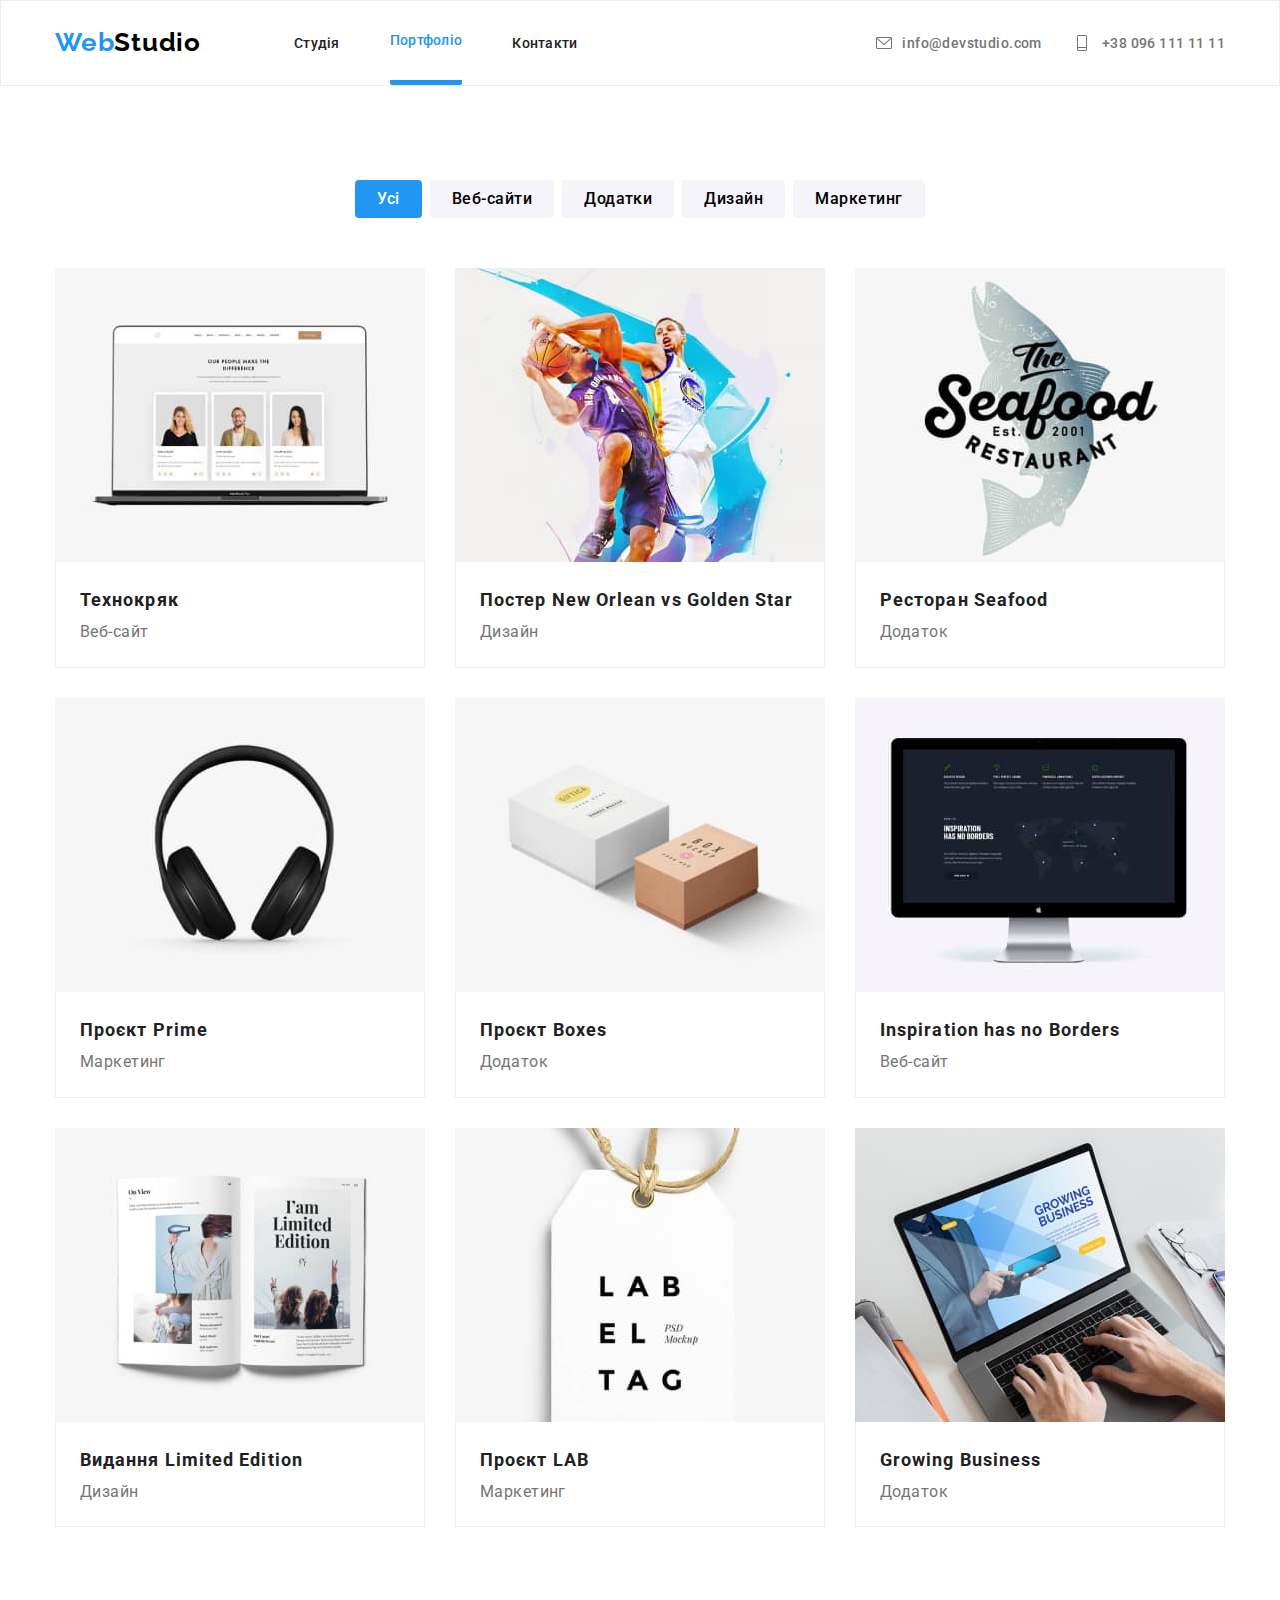
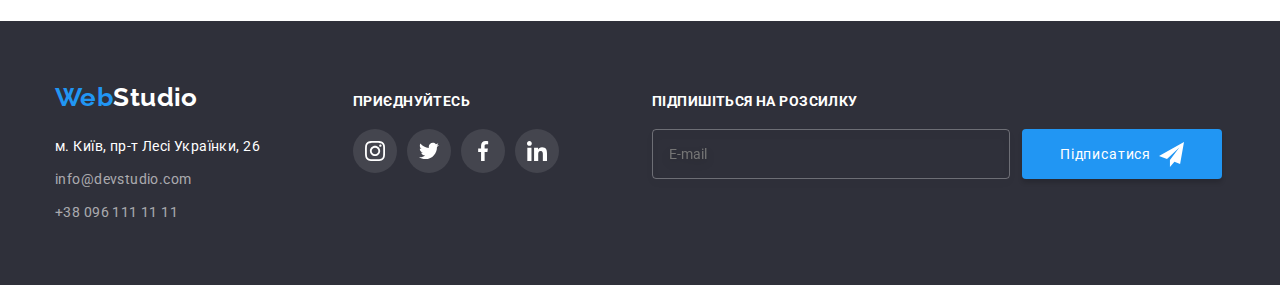
==== commit 8704c49d: "reloud" ====
--- a/portfolio.html
+++ b/portfolio.html
@@ -58,8 +58,10 @@
 				<ul class="list-port">
 					<li class="portfolio">
 						<a class="link-portfolio" href="#">
+						 <div class="animation-text-block">
 							<img src="./images/krak.jpg" alt="Технокряк" width="370" height="294">
 							<p class="text-animation">Ресурс пропонує комплексні пропозиції з різним рівнем функціоналу та сервісів. Все це дозволить відвідувачу отримати вичерпні відомості про компанію чи приватну особу.</p>
+						 </div>
 							<div class="title-projeck">
 								<h3 class="title">Технокряк</h3>
 								<p class="title-secondary-two">Веб-сайт</p>
@@ -68,8 +70,10 @@
 					</li>
 					<li class="portfolio">
 						<a class="link-portfolio" href="">
-						<img src="./images/star.jpg" alt="Постер New Orlean vs Golden Star" width="370" height="294">
-						<p class="text-animation">Ресурс пропонує комплексні пропозиції з різним рівнем функціоналу та сервісів. Все це дозволить відвідувачу отримати вичерпні відомості про компанію чи приватну особу.</p>
+						<div class="animation-text-block">
+							<img src="./images/star.jpg" alt="Постер New Orlean vs Golden Star" width="370" height="294">
+							<p class="text-animation">Ресурс пропонує комплексні пропозиції з різним рівнем функціоналу та сервісів. Все це дозволить відвідувачу отримати вичерпні відомості про компанію чи приватну особу.</p>
+						</div>
 						<div class="title-projeck">
 							<h3 class="title">Постер New Orlean vs Golden Star</h3>
 						<p class="title-secondary-two">Дизайн</p>
@@ -78,8 +82,10 @@
 					</li>
 					<li class="portfolio">
 						<a class="link-portfolio" href="">
+							<div class="animation-text-block">
 					<img src="./images/seafood.jpg" alt="Ресторан Seafood" width="370" height="294">
 					<p class="text-animation">Ресурс пропонує комплексні пропозиції з різним рівнем функціоналу та сервісів. Все це дозволить відвідувачу отримати вичерпні відомості про компанію чи приватну особу.</p>
+				</div>
 					<div class="title-projeck">
 						<h3 class="title">Ресторан Seafood</h3>
 					<p class="title-secondary-two">Додаток</p>
@@ -88,8 +94,10 @@
 				</li>
 					<li class="portfolio">
 						<a class="link-portfolio" href="">
+							<div class="animation-text-block">
 						<img src="./images/prime.jpg" alt="Проєкт Prime" width="370" height="294">
 						<p class="text-animation">Ресурс пропонує комплексні пропозиції з різним рівнем функціоналу та сервісів. Все це дозволить відвідувачу отримати вичерпні відомості про компанію чи приватну особу.</p>
+					</div>
 						<div class="title-projeck">
 							<h3 class="title">Проєкт Prime</h3>
 						<p class="title-secondary-two">Маркетинг</p>
@@ -98,8 +106,10 @@
 					</li>
 					<li class="portfolio">
 						<a class="link-portfolio" href="">
-						<img src="./images/boxes.jpg" alt="Проєкт Boxes" width="370" height="294">
-						<p class="text-animation">Ресурс пропонує комплексні пропозиції з різним рівнем функціоналу та сервісів. Все це дозволить відвідувачу отримати вичерпні відомості про компанію чи приватну особу.</p>
+							<div class="animation-text-block">
+								 <img src="./images/boxes.jpg" alt="Проєкт Boxes" width="370" height="294">
+								<p class="text-animation">Ресурс пропонує комплексні пропозиції з різним рівнем функціоналу та сервісів. Все це дозволить відвідувачу отримати вичерпні відомості про компанію чи приватну особу.</p>
+							</div>
 						<div class="title-projeck">
 							<h3 class="title">Проєкт Boxes</h3>
 						<p class="title-secondary-two">Додаток</p>
@@ -108,8 +118,10 @@
 					</li>
 					<li class="portfolio">
 						<a class="link-portfolio" href="">
-						<img src="./images/borders.jpg" alt="Inspiration has no Borders" width="370" height="294">
-						<p class="text-animation">Ресурс пропонує комплексні пропозиції з різним рівнем функціоналу та сервісів. Все це дозволить відвідувачу отримати вичерпні відомості про компанію чи приватну особу.</p>
+							<div class="animation-text-block">
+								<img src="./images/borders.jpg" alt="Inspiration has no Borders" width="370" height="294">
+								<p class="text-animation">Ресурс пропонує комплексні пропозиції з різним рівнем функціоналу та сервісів. Все це дозволить відвідувачу отримати вичерпні відомості про компанію чи приватну особу.</p>
+							</div>
 						<div class="title-projeck">
 							<h3 class="title">Inspiration has no Borders</h3>
 						<p class="title-secondary-two">Веб-сайт</p>
@@ -118,8 +130,10 @@
 					</li>
 					<li class="portfolio">
 						<a class="link-portfolio" href="">
+							<div class="animation-text-block">
 						<img src="./images/limitededition.jpg" alt="Видання Limited Edition" width="370" height="294">
 						<p class="text-animation">Ресурс пропонує комплексні пропозиції з різним рівнем функціоналу та сервісів. Все це дозволить відвідувачу отримати вичерпні відомості про компанію чи приватну особу.</p>
+					</div>
 						<div class="title-projeck">
 							<h3 class="title">Видання Limited Edition</h3>
 						<p class="title-secondary-two">Дизайн</p>
@@ -128,8 +142,10 @@
 					</li>
 					<li class="portfolio">
 						<a class="link-portfolio" href="">
+							<div class="animation-text-block">
 						<img src="./images/projectlab.jpg" alt="Проєкт LAB" width="370" height="294">
 						<p class="text-animation">Ресурс пропонує комплексні пропозиції з різним рівнем функціоналу та сервісів. Все це дозволить відвідувачу отримати вичерпні відомості про компанію чи приватну особу.</p>
+					</div>
 						<div class="title-projeck">
 							<h3 class="title">Проєкт LAB</h3>
 						<p class="title-secondary-two">Маркетинг</p>
@@ -139,8 +155,10 @@
 				
 					<li class="portfolio">
 						<a class="link-portfolio" href="">
+							<div class="animation-text-block">
 						<img src="./images/growingbusiness.jpg" alt="Growing Business" width="370" height="294">
 						<p class="text-animation">Ресурс пропонує комплексні пропозиції з різним рівнем функціоналу та сервісів. Все це дозволить відвідувачу отримати вичерпні відомості про компанію чи приватну особу.</p>
+					</div>
 						<div class="title-projeck">
 							<h3 class="title">Growing Business</h3>
 						<p class="title-secondary-two">Додаток</p>
@@ -153,65 +171,78 @@
 				
 				</main>
 
-<footer class="footer">
-
-	<div class="conteiner footer-wrapper">
-		<address>
-		<div class="footer-logo">
-			<a class="footer-logo" href="index.html"> 
-				<span class="footer-web">Web</span>Studio
-			</a>
-		</div>
-		
-		<ul>
-		<li class="footer-location"> 
-			<a class="footer-location" href="https://goo.gl/maps/KPhSYEdFBXfdf23w7" target="«_blank»" rel="«noopener»">м. Київ, пр-т
-				Лесі Українки, 26 </a>
-		</li>
-		<li class="footer-contact">
-			<a class="footer-contact" href="mailto:info@devstudio.com">info@devstudio.com</a>
-		</li>
-		<li class="footer-contact">
-			<a class="footer-contact" href="tel:+380961111111">+38 096 111 11 11</a>
-		</li>
-	 </ul>
-</address>
-
-
-<div class="footer-conteiner">
-	<p class="text-footer">Приєднуйтесь</p>
-<ul class="list-team-icons-footer">
-	<li>
-		<a class="link-icon-footer" href="https://www.instagram.com/">
-			<svg class="icon-footer" width="20" height="20">
-				<use href="./images/social-item/symbol-defs.svg#icon-instagram"> </use>
-			</svg>
-		</a>
-	</li>
-	<li>
-		<a class="link-icon-footer" href="">
-			<svg class="icon-footer" width="20" height="20">
-				<use href="./images/social-item/symbol-defs.svg#icon-twitter"> </use>
-			</svg>
-		</a>
-	</li>
-	<li>
-		<a class="link-icon-footer" href="">
-			<svg class="icon-footer" width="20" height="20">
-				<use href="./images/social-item/symbol-defs.svg#icon-facebook"> </use>
-			</svg>
-		</a>
-	</li>
-	<li>
-		<a class="link-icon-footer" href="">
-			<svg class="icon-footer" width="20" height="20">
-				<use href="./images/social-item/symbol-defs.svg#icon-linkedin"> </use>
-			</svg>
-		</a>
-	</li>
-</ul>
-</div>
-</div>
-</footer>
+				<footer class="footer">
+
+					<div class="conteiner footer-wrapper">
+						<address>
+						<div class="footer-logo">
+							<a class="footer-logo" href="index.html"> 
+								<span class="footer-web">Web</span>Studio
+							</a>
+						</div>
+						
+						<ul>
+						<li class="footer-location"> 
+							<a class="footer-location" href="https://goo.gl/maps/KPhSYEdFBXfdf23w7" target="«_blank»" rel="«noopener»">м. Київ, пр-т
+								Лесі Українки, 26 </a>
+						</li>
+						<li class="footer-contact footer-mail">
+							<a class="footer-contact" href="mailto:info@devstudio.com">info@devstudio.com</a>
+						</li>
+						<li class="footer-contact">
+							<a class="footer-contact" href="tel:+380961111111">+38 096 111 11 11</a>
+						</li>
+					 </ul>
+				</address>
+			
+					<div class="footer-conteiner">
+						<p class="text-footer">Приєднуйтесь</p>
+					<ul class="list-team-icons-footer">
+						<li>
+							<a class="link-icon-footer" href="https://www.instagram.com/">
+								<svg class="icon-footer" width="20" height="20">
+									<use href="./images/social-item/symbol-defs.svg#icon-instagram"> </use>
+								</svg>
+							</a>
+						</li>
+						<li>
+							<a class="link-icon-footer" href="">
+								<svg class="icon-footer" width="20" height="20">
+									<use href="./images/social-item/symbol-defs.svg#icon-twitter"> </use>
+								</svg>
+							</a>
+						</li>
+						<li>
+							<a class="link-icon-footer" href="">
+								<svg class="icon-footer" width="20" height="20">
+									<use href="./images/social-item/symbol-defs.svg#icon-facebook"> </use>
+								</svg>
+							</a>
+						</li>
+						<li>
+							<a class="link-icon-footer" href="">
+								<svg class="icon-footer" width="20" height="20">
+									<use href="./images/social-item/symbol-defs.svg#icon-linkedin"> </use>
+								</svg>
+							</a>
+						</li>
+					</ul>
+				</div>
+			
+				<div class="footer-conteiner ">
+					<p class="text-subscription">Підпишіться на розсилку</p>
+					<form class="form-footer">
+						<label class="">
+							<input class="subscription-input" type="email" name="email" placeholder="E-mail">
+						</label>
+						<button class="button-subscription" type="submit"> Підписатися
+					<svg class="subscription-icon" width="25" height="25">
+						<use href="./images/social-item/symbol-defs.svg#icon-send"></use>
+					</svg>
+					</button>
+				</form>
+			</div>
+			</div>
+				</footer>
 </body>
 </html>--- a/css/styles6.css
+++ b/css/styles6.css
@@ -364,6 +364,7 @@
 
 .icon{
 	fill: #AFB1B8;
+	transition: fill var(--transition-duration) var(--transition-time-func);
 }
 
 .link-icon{
@@ -375,7 +376,7 @@
 	align-items: center;
 	justify-content: center;
 
-	transition: background-color var(--transition-duration) var(--transition-time-func), fill var(--transition-duration) var(--transition-time-func);
+	transition: background-color var(--transition-duration) var(--transition-time-func);
 }
 
 .link-icon:hover,
@@ -426,6 +427,7 @@
 	justify-content: center;
 	border: 1px solid #AFB1B8;
 	border-radius: 4px;
+	outline: transparent;
 }
 .link-client:hover,
 .link-client:focus{
@@ -501,6 +503,12 @@
 	width: 370px;
 }
 
+.animation-text-block{
+	position: relative;
+	overflow: hidden;
+
+}
+
 .link-portfolio{
 	display: block;
 	text-decoration: none;
@@ -516,7 +524,8 @@
 	box-shadow: 0px 1px 1px rgba(0, 0, 0, 0.12), 0px 4px 4px rgba(0, 0, 0, 0.06), 1px 4px 6px rgba(0, 0, 0, 0.16);
 }
 
-.link-portfolio:hover .text-animation  {
+.link-portfolio:hover .text-animation,
+.link-portfolio:focus .text-animation    {
 	transform: translatey(0);
  }
  
@@ -531,7 +540,6 @@
 	color: var(--color-white);
 	background: rgba(33, 150, 243, 0.9);;
 	height: 400px;
-	width: 370px;
 
 
 	position: absolute;
@@ -562,6 +570,9 @@
    line-height: 1.8;
 	color: var(--color-secondary);
 }
+
+
+
 
 /*-----------------------------------*/
 /* ------------FOOTER--------------- */
@@ -687,11 +698,17 @@
 .subscription-input{
 	width: 358px;
 	height: 50px;
-	margin-right: 12px;
 	border: 1px solid rgba(255, 255, 255, 0.3);
 	filter: drop-shadow(0px 4px 4px rgba(0, 0, 0, 0.15));
 	border-radius: 4px;
 	background-color: transparent;
+	padding: 15px 5px 15px 16px;
+	color: var(--color-white);
+}
+
+.subscription-input:focus{
+   border-color: var(--color-action);
+	outline: 1px solid transparent;
 }
 
 
@@ -710,7 +727,7 @@
 	text-align: center;
 	color: var(--color-white);
    gap: 8px;
-
+	margin-left: 12px;
 
 	transition: background-color var(--transition-duration) var(--transition-time-func),
 	color var(--transition-duration) var(--transition-time-func);
@@ -718,6 +735,10 @@
 
 .subscription-icon{
 	fill: var(--color-white);
+}
+
+.form-footer{
+	display: flex;
 }
 
 /*-----------------------------------*/
@@ -921,7 +942,7 @@
 .checkbox-custom{
 	height: 19px;
 	width: 19px;
-	border: 2px solid var(--logo-color);
+	border: 2px solid #000000;
 	border-radius: 4px;
 	display: flex;
 	align-items: center;
@@ -963,7 +984,6 @@
 /* BUTTON */
 
 .modal-button-send{
-	position: absolute;
 	font-weight: 700;
 	font-size: 16px;
 	line-height: 1.8;
